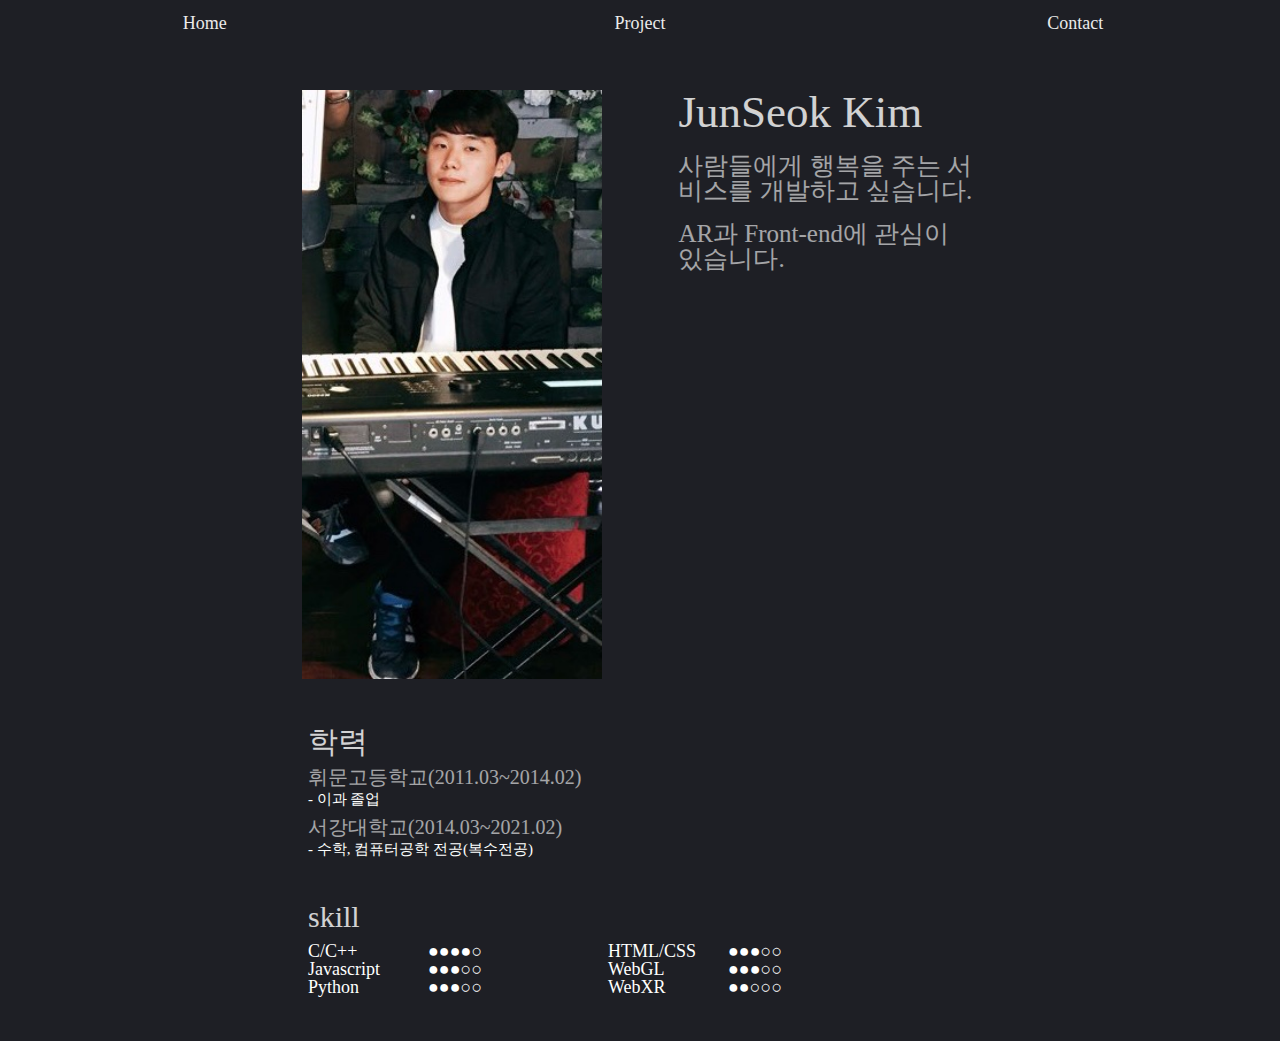
==== index.html @ 54a1364c "home_end" ====
<!DOCTYPE html>
<html lang="en">

<head>
    <link rel="stylesheet" href="./css/style.css" />
    <meta charset="UTF-8" />
    <meta name="viewport" content="width=device-width, initial-scale=1.0" />
    <title>jun seok's portfolio</title>
</head>

<body>
    <ul>
        <a href="./index.html">
            <li>Home</li>
        </a>
        <a href="./html/project.html">
            <li>Project</li>
        </a>
        <a href="./html/contact.html">
            <li>Contact</li>
        </a>
    </ul>
    <header>
        <div class="header_left">
            <img src="./pic/me.jpeg">
        </div>
        <div class="header_right">
            <div class="name">JunSeok Kim</div>
            <div class="my_inf">사람들에게 행복을 주는 서비스를 개발하고 싶습니다.</div>
            <div class="my_inf">AR과 Front-end에 관심이 있습니다.</div>
        </div>
    </header>
    <main class="home_main">
        <div class="education">
            <div class="education_name">학력</div>
            <div class="school">
                휘문고등학교(2011.03~2014.02)
            </div>
            <div class="school_inf">
                - 이과 졸업
            </div>
            <div class="school">
                서강대학교(2014.03~2021.02)
            </div>
            <div class="school_inf">
                - 수학, 컴퓨터공학 전공(복수전공)
            </div>
        </div>
        <div class="stack">
            <div class="stack_name">skill</div>
            <table>
                <tr>
                    <td class = "stack_nname">C/C++</td>
                    <td class = "stack_stat">●●●●○</td>
                    <td class = "stack_nname">HTML/CSS</td>
                    <td class = "stack_stat">●●●○○</td>
                </tr>
                <tr>
                    <td class = "stack_nname">Javascript</td>
                    <td class = "stack_stat">●●●○○</td>
                    <td class = "stack_nname">WebGL</td>
                    <td class = "stack_stat">●●●○○</td>
                </tr>
                <tr>
                    <td class = "stack_nname">Python</td>
                    <td class = "stack_stat">●●●○○</td>
                    <td class = "stack_nname">WebXR</td>
                    <td class = "stack_stat">●●○○○</td>
                </tr>
            </table>
        </div>

    </main>
</body>

</html>
---- css/style.css ----
@import url("./reset.css");
@import url("https://fonts.googleapis.com/css?family=Raleway:400,400i,700");
@import url("./main_button.css");
@import url("./container.css");
@import url("./header.css");
@import url("./home_main.css");
@import url("./contact.css");
body{
	background: #1E1F25;
}
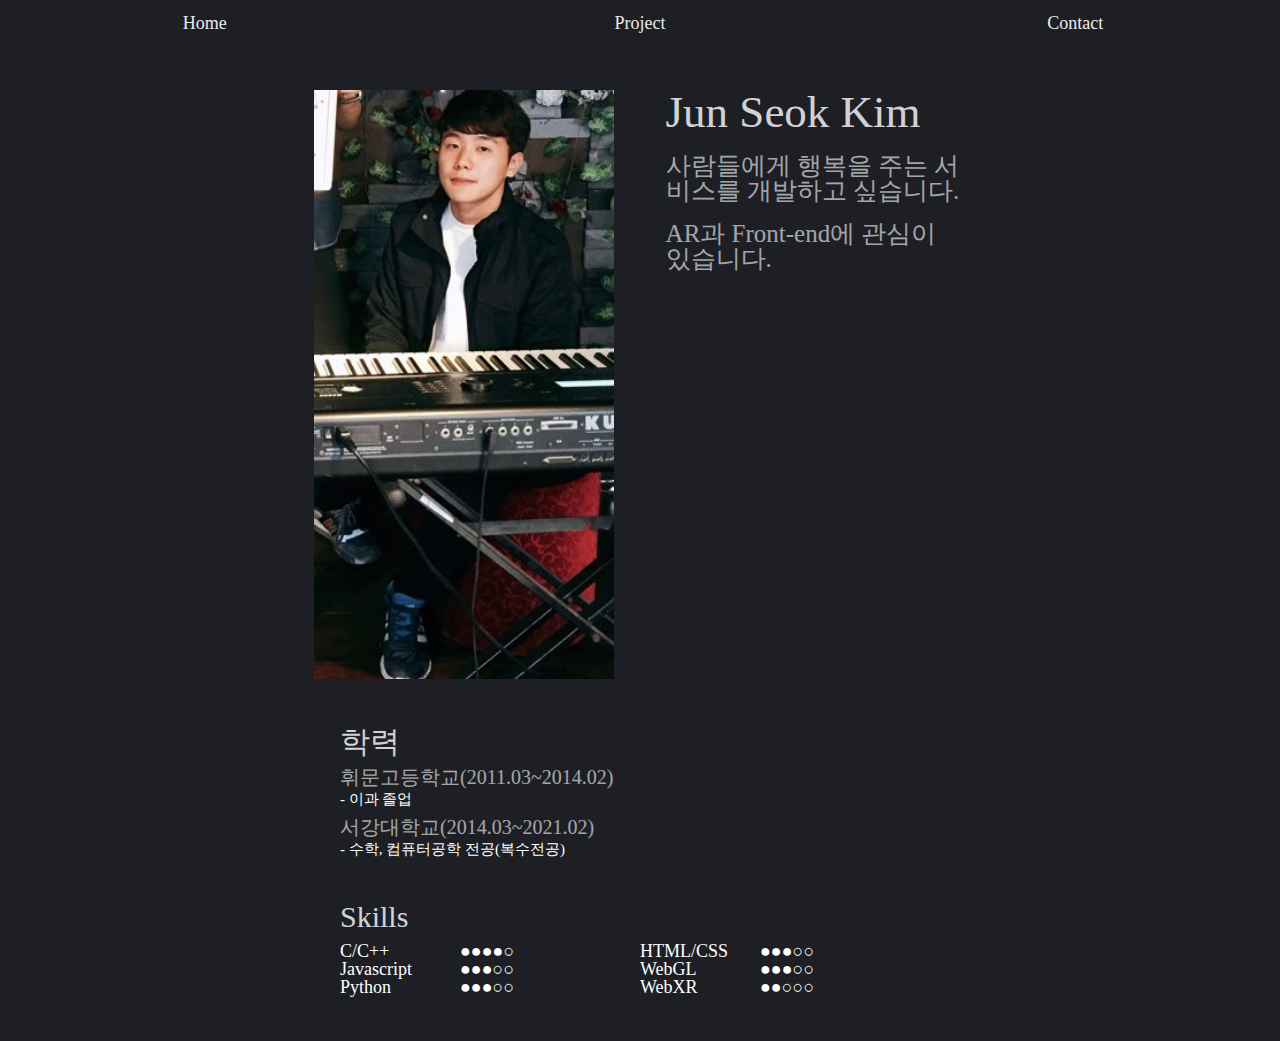
==== commit e5ac897c: "change_for_mobile" ====
--- a/index.html
+++ b/index.html
@@ -25,7 +25,7 @@
             <img src="./pic/me.jpeg">
         </div>
         <div class="header_right">
-            <div class="name">JunSeok Kim</div>
+            <div class="name">Jun Seok Kim</div>
             <div class="my_inf">사람들에게 행복을 주는 서비스를 개발하고 싶습니다.</div>
             <div class="my_inf">AR과 Front-end에 관심이 있습니다.</div>
         </div>
@@ -47,7 +47,7 @@
             </div>
         </div>
         <div class="stack">
-            <div class="stack_name">skill</div>
+            <div class="stack_name">Skills</div>
             <table>
                 <tr>
                     <td class = "stack_nname">C/C++</td>
--- a/css/style.css
+++ b/css/style.css
@@ -7,4 +7,5 @@
 @import url("./contact.css");
 body{
 	background: #1E1F25;
+	width: 100vw;
 }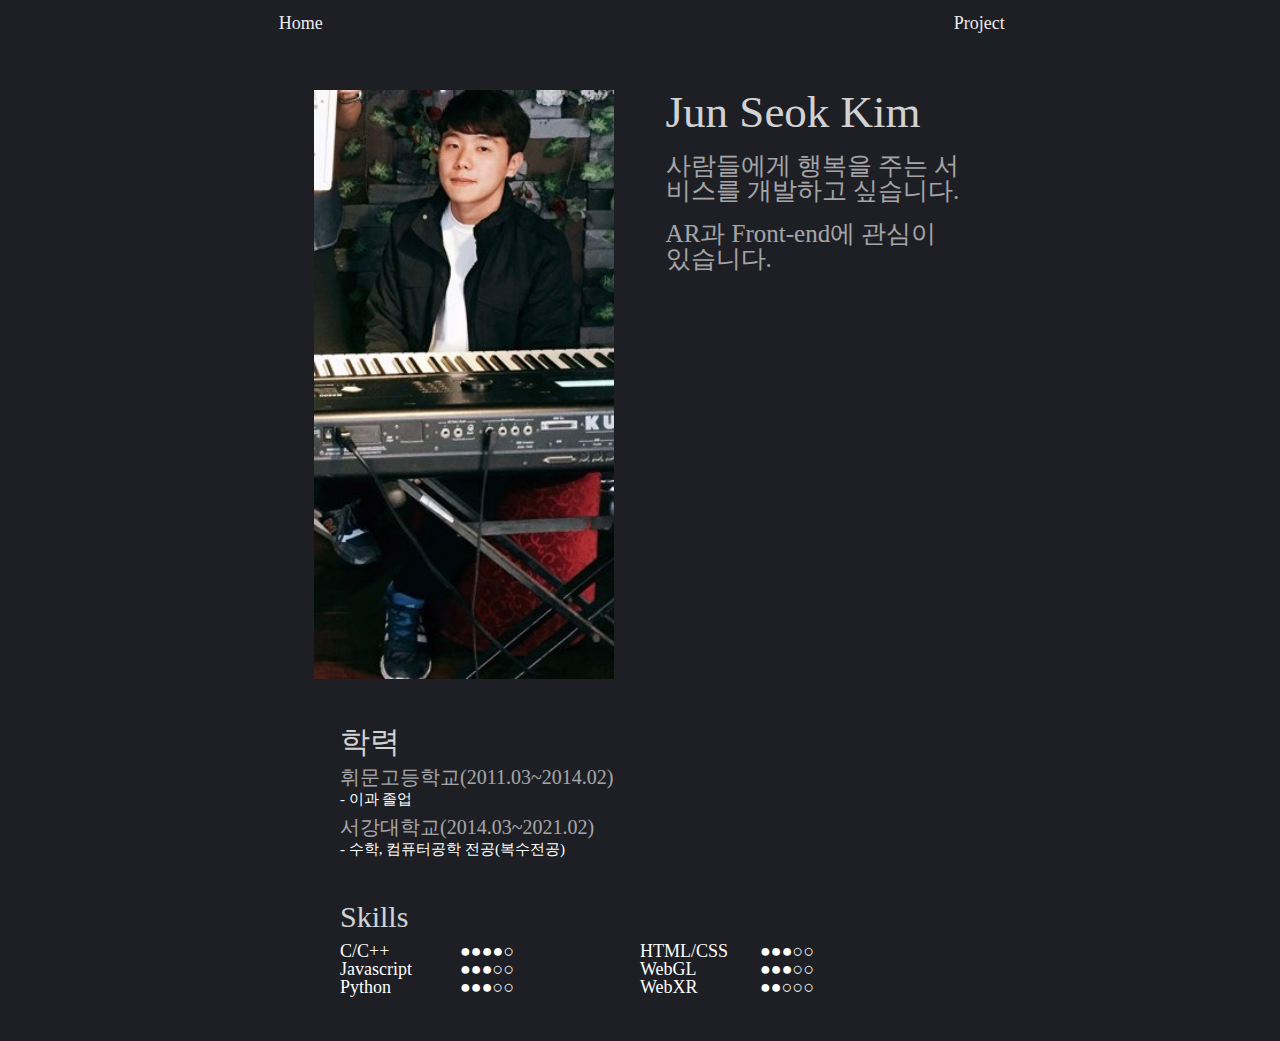
==== commit cc974acf: "delete_contact" ====
--- a/index.html
+++ b/index.html
@@ -15,9 +15,6 @@
         </a>
         <a href="./html/project.html">
             <li>Project</li>
-        </a>
-        <a href="./html/contact.html">
-            <li>Contact</li>
         </a>
     </ul>
     <header>
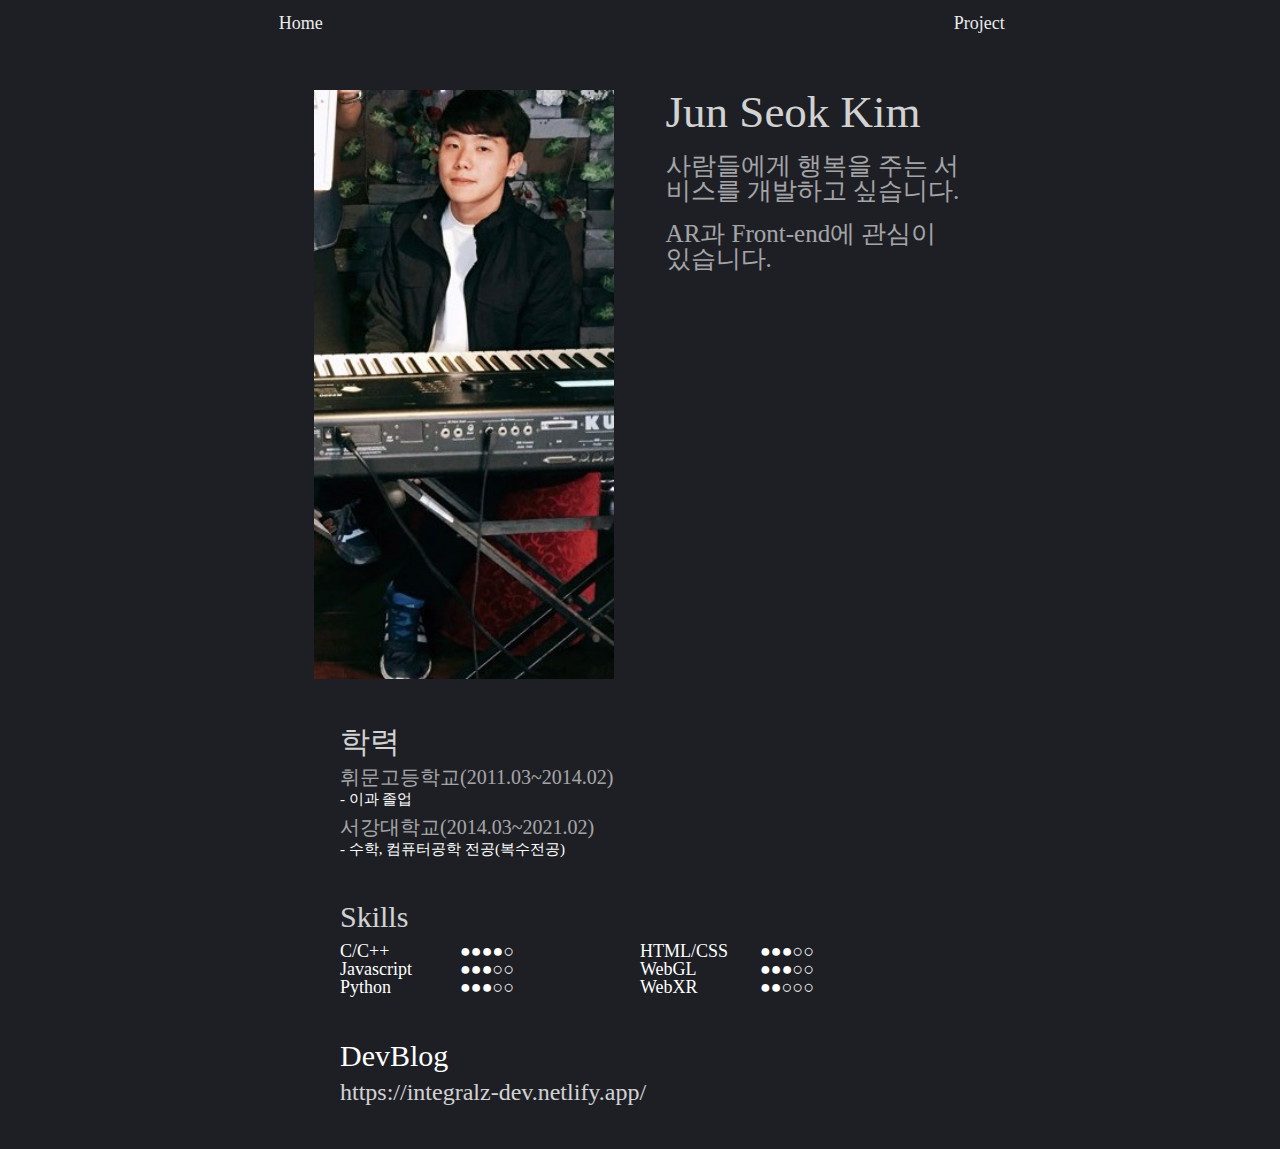
==== commit 40c0a103: "devblog url" ====
--- a/index.html
+++ b/index.html
@@ -66,6 +66,12 @@
                 </tr>
             </table>
         </div>
+        <div class = "DevBlog">
+            <div class = "DevBlog_name">DevBlog</div>
+            <div class = "DevBlog_URL">
+                <a href="https://integralz-dev.netlify.app/" target="_blank">https://integralz-dev.netlify.app/</a>
+            </div>
+        </div>
 
     </main>
 </body>
--- a/css/style.css
+++ b/css/style.css
@@ -5,6 +5,7 @@
 @import url("./header.css");
 @import url("./home_main.css");
 @import url("./contact.css");
+@import url("./rakugaki.css");
 body{
 	background: #1E1F25;
 	width: 100vw;
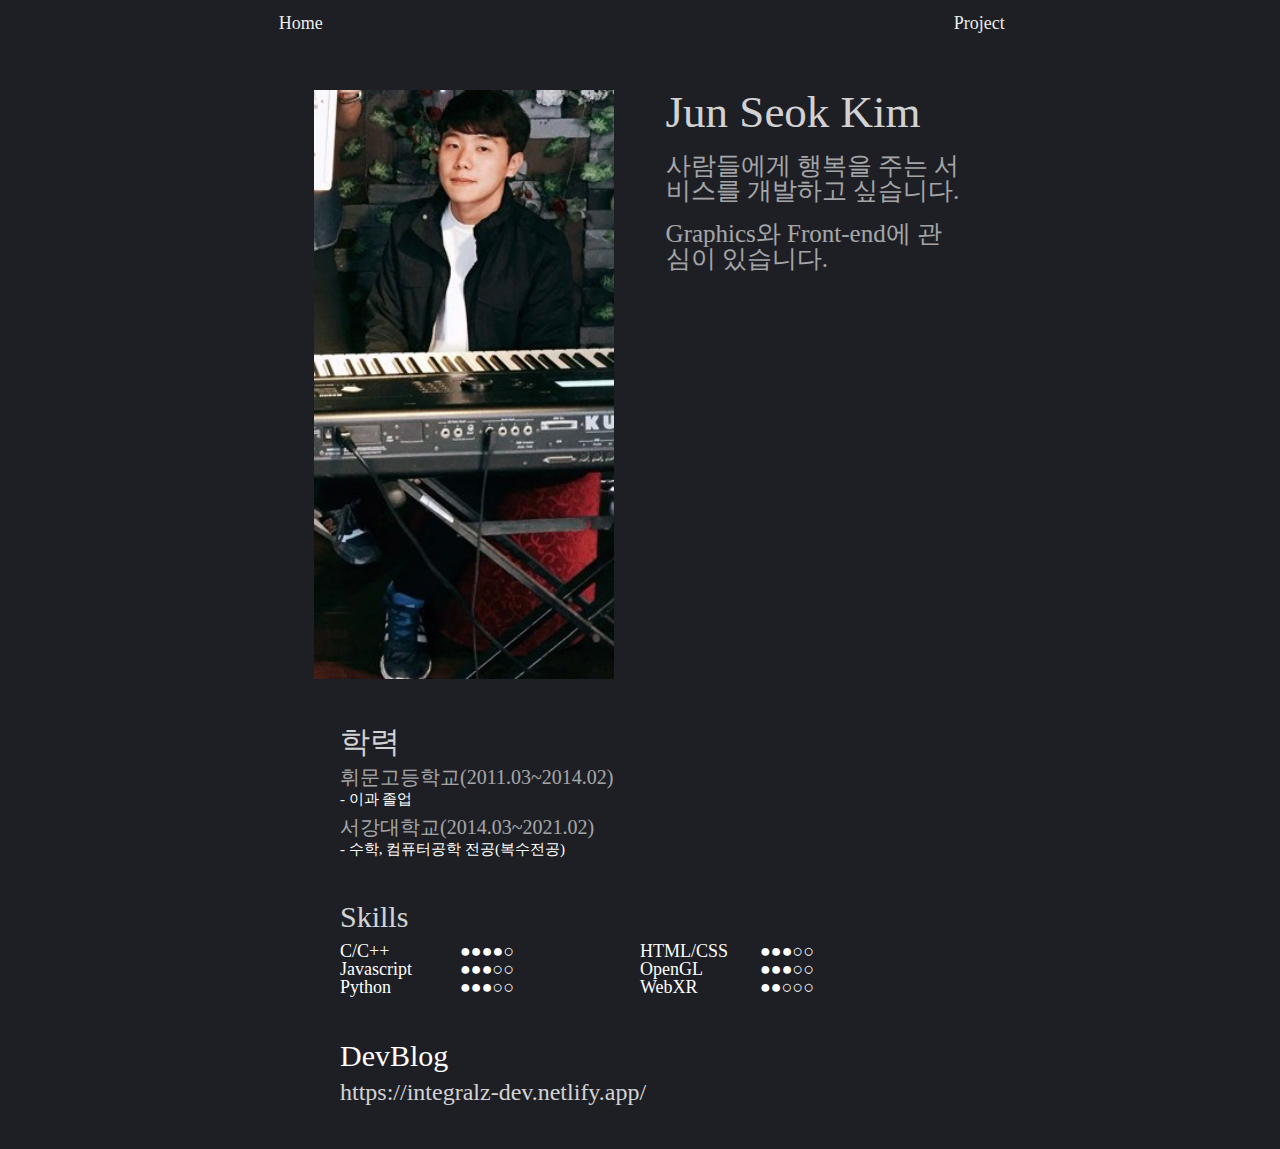
==== commit a2be92cf: "main page change" ====
--- a/index.html
+++ b/index.html
@@ -24,7 +24,7 @@
         <div class="header_right">
             <div class="name">Jun Seok Kim</div>
             <div class="my_inf">사람들에게 행복을 주는 서비스를 개발하고 싶습니다.</div>
-            <div class="my_inf">AR과 Front-end에 관심이 있습니다.</div>
+            <div class="my_inf">Graphics와 Front-end에 관심이 있습니다.</div>
         </div>
     </header>
     <main class="home_main">
@@ -55,7 +55,7 @@
                 <tr>
                     <td class = "stack_nname">Javascript</td>
                     <td class = "stack_stat">●●●○○</td>
-                    <td class = "stack_nname">WebGL</td>
+                    <td class = "stack_nname">OpenGL</td>
                     <td class = "stack_stat">●●●○○</td>
                 </tr>
                 <tr>
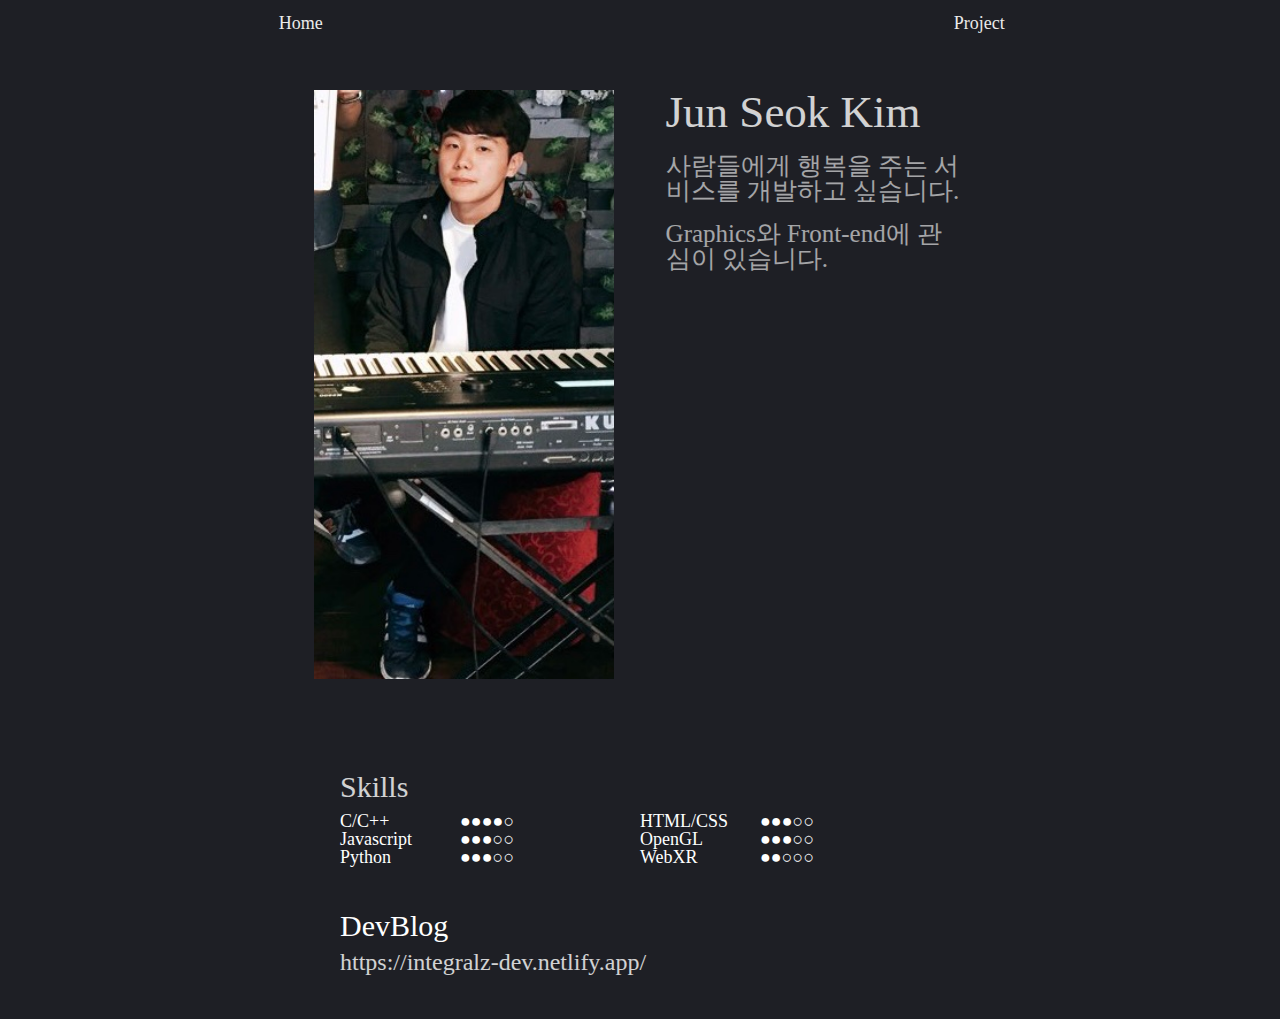
==== commit a3025662: "blind education part" ====
--- a/index.html
+++ b/index.html
@@ -28,6 +28,7 @@
         </div>
     </header>
     <main class="home_main">
+    <!--
         <div class="education">
             <div class="education_name">학력</div>
             <div class="school">
@@ -43,6 +44,7 @@
                 - 수학, 컴퓨터공학 전공(복수전공)
             </div>
         </div>
+    --> 
         <div class="stack">
             <div class="stack_name">Skills</div>
             <table>
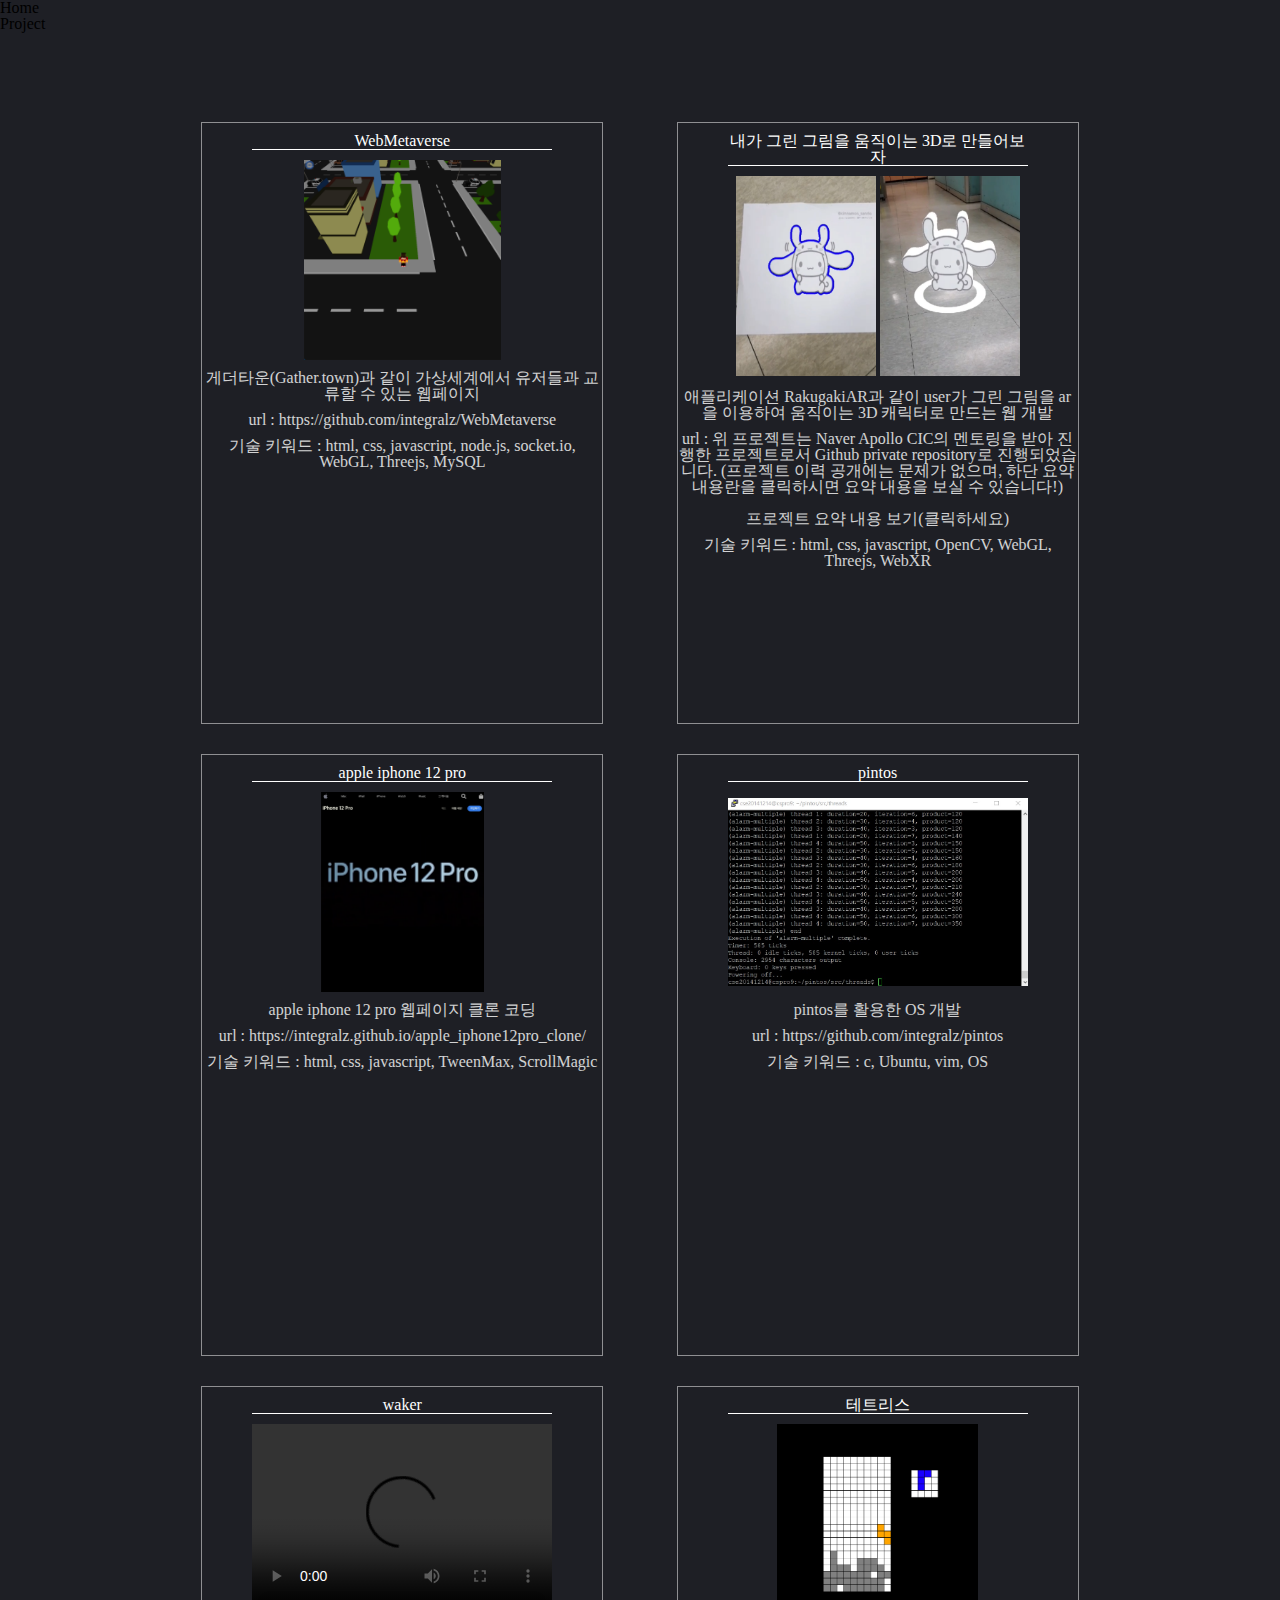
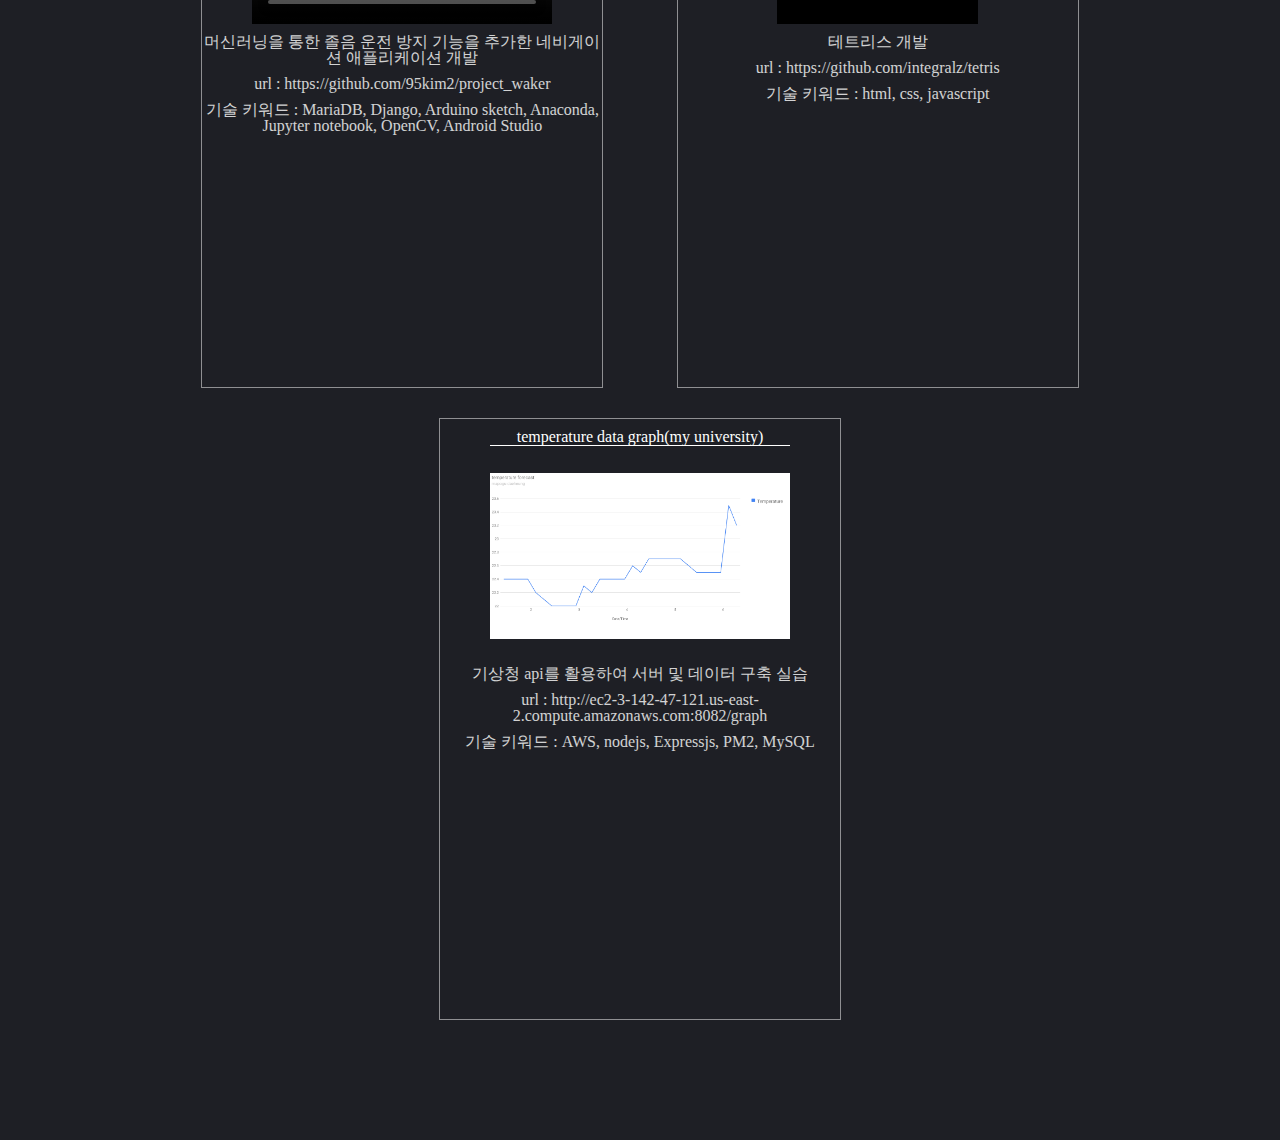
==== commit 27e33ada: "make project.html to index.html" ====
--- a/index.html
+++ b/index.html
@@ -10,72 +10,155 @@
 
 <body>
     <ul>
-        <a href="./index.html">
+        <a href="../index.html">
             <li>Home</li>
         </a>
-        <a href="./html/project.html">
+        <a href="./project.html">
             <li>Project</li>
         </a>
     </ul>
-    <header>
-        <div class="header_left">
-            <img src="./pic/me.jpeg">
-        </div>
-        <div class="header_right">
-            <div class="name">Jun Seok Kim</div>
-            <div class="my_inf">사람들에게 행복을 주는 서비스를 개발하고 싶습니다.</div>
-            <div class="my_inf">Graphics와 Front-end에 관심이 있습니다.</div>
-        </div>
-    </header>
-    <main class="home_main">
-    <!--
-        <div class="education">
-            <div class="education_name">학력</div>
-            <div class="school">
-                휘문고등학교(2011.03~2014.02)
+    <main class="container">
+        <div class="box">
+            <div class="project_picture">
+                <div class="project_title">
+                    WebMetaverse
+                </div>
+                <img src="./pic/webmetaverse.png">
             </div>
-            <div class="school_inf">
-                - 이과 졸업
+            <div class="project_inf">
+                게더타운(Gather.town)과 같이 가상세계에서 유저들과 교류할 수 있는 웹페이지
             </div>
-            <div class="school">
-                서강대학교(2014.03~2021.02)
+            <div class="project_url">
+                url :
+                <a href="https://github.com/integralz/WebMetaverse" target="_blank">https://github.com/integralz/WebMetaverse</a>
             </div>
-            <div class="school_inf">
-                - 수학, 컴퓨터공학 전공(복수전공)
+            <div class="project_stack">
+                기술 키워드 : html, css, javascript, node.js, socket.io, WebGL, Threejs, MySQL
             </div>
         </div>
-    --> 
-        <div class="stack">
-            <div class="stack_name">Skills</div>
-            <table>
-                <tr>
-                    <td class = "stack_nname">C/C++</td>
-                    <td class = "stack_stat">●●●●○</td>
-                    <td class = "stack_nname">HTML/CSS</td>
-                    <td class = "stack_stat">●●●○○</td>
-                </tr>
-                <tr>
-                    <td class = "stack_nname">Javascript</td>
-                    <td class = "stack_stat">●●●○○</td>
-                    <td class = "stack_nname">OpenGL</td>
-                    <td class = "stack_stat">●●●○○</td>
-                </tr>
-                <tr>
-                    <td class = "stack_nname">Python</td>
-                    <td class = "stack_stat">●●●○○</td>
-                    <td class = "stack_nname">WebXR</td>
-                    <td class = "stack_stat">●●○○○</td>
-                </tr>
-            </table>
+        <div class="box">
+            <div class="project_picture">
+                <div class="project_title">
+                    내가 그린 그림을 움직이는 3D로 만들어보자
+                </div>
+                <div>
+                    <img class="pic_divide" src="./pic/webxr_ar1.png">
+                    <img class="pic_divide" src="./pic/webxr_ar2.png">
+                </div>
+            </div>
+                <div class="project_inf">
+                    애플리케이션 RakugakiAR과 같이 user가 그린 그림을 ar을 이용하여 움직이는 3D 캐릭터로 만드는 웹 개발
+                </div>
+                <div class="project_url">
+                    url : 위 프로젝트는 Naver Apollo CIC의 멘토링을 받아 진행한 프로젝트로서 Github private repository로 진행되었습니다.
+                    (프로젝트 이력 공개에는 문제가 없으며, 하단 요약 내용란을 클릭하시면 요약 내용을 보실 수 있습니다!)<br>
+                    <br>
+                    <a class = "rakugaki_url" href="./rakugakiar.html" target="_blank">프로젝트 요약 내용 보기(클릭하세요)</a>
+                </div>
+                <div class="project_stack">
+                    기술 키워드 : html, css, javascript, OpenCV, WebGL, Threejs, WebXR
+                </div>
+        
         </div>
-        <div class = "DevBlog">
-            <div class = "DevBlog_name">DevBlog</div>
-            <div class = "DevBlog_URL">
-                <a href="https://integralz-dev.netlify.app/" target="_blank">https://integralz-dev.netlify.app/</a>
+
+        </div>
+        <div class="box">
+            <div class="project_picture">
+                <div class="project_title">
+                    apple iphone 12 pro
+                </div>
+                <img src="./pic/iphone.png">
+            </div>
+            <div class="project_inf">
+                apple iphone 12 pro 웹페이지 클론 코딩
+            </div>
+            <div class="project_url">
+                url :
+                <a
+                    href="https://integralz.github.io/apple_iphone12pro_clone/" target="_blank">https://integralz.github.io/apple_iphone12pro_clone/</a>
+            </div>
+            <div class="project_stack">
+                기술 키워드 : html, css, javascript, TweenMax, ScrollMagic
             </div>
         </div>
+        <div class="box">
+            <div class="project_picture">
+                <div class="project_title">
+                    pintos
+                </div>
+                <img src="./pic/pintos.jpg">
+            </div>
+            <div class="project_inf">
+                pintos를 활용한 OS 개발
+            </div>
+            <div class="project_url">
+                url :
+                <a
+                    href="https://github.com/integralz/pintos" target="_blank">https://github.com/integralz/pintos</a>
+            </div>
+            <div class="project_stack">
+                기술 키워드 : c, Ubuntu, vim, OS
+            </div>
+        </div>
+        <div class="box">
+            <div class="project_picture">
+                <div class="project_title">
+                    waker
+                </div>
+                <video controls src="./pic/waker.mp4"></video>
+                <div class="project_inf">
+                    머신러닝을 통한 졸음 운전 방지 기능을 추가한 네비게이션 애플리케이션 개발
+                </div>
+                <div class="project_url">
+                    url :
+                    <a href="https://github.com/95kim2/project_waker" target="_blank">https://github.com/95kim2/project_waker</a>
+                </div>
+                <div class="project_stack">
+                    기술 키워드 : MariaDB, Django, Arduino sketch, Anaconda, Jupyter notebook, OpenCV, Android Studio
+                </div>
+            </div>
+        </div>
+        <div class="box">
+            <div class="project_picture">
+                <div class="project_title">
+                    테트리스
+                </div>
+                <img src="./pic/tetris.png">
+            </div>
+            <div class="project_inf">
+                테트리스 개발
+            </div>
+            <div class="project_url">
+                url :
+                <a href="https://github.com/integralz/tetris" target="_blank">https://github.com/integralz/tetris</a>
+            </div>
+            <div class="project_stack">
+                기술 키워드 : html, css, javascript
+            </div>
+        </div>
+        <div class="box">
+            <div class="project_picture">
+                <div class="project_title">
+                    temperature data graph(my university)
+                </div>
+                <img src="./pic/sogang_temperature.png">
+            </div>
+            <div class="project_inf">
+                기상청 api를 활용하여 서버 및 데이터 구축 실습
+            </div>
+            <div class="project_url">
+                url :
+                <a
+                    href="http://ec2-3-142-47-121.us-east-2.compute.amazonaws.com:8082/graph" target="_blank">http://ec2-3-142-47-121.us-east-2.compute.amazonaws.com:8082/graph</a>
+            </div>
+            <div class="project_stack">
+                기술 키워드 : AWS, nodejs, Expressjs, PM2, MySQL 
+            </div>
+        </div>
+        </div>
+        
+    </main>
 
-    </main>
 </body>
 
 </html>--- a/css/style.css
+++ b/css/style.css
@@ -1,6 +1,6 @@
 @import url("./reset.css");
 @import url("https://fonts.googleapis.com/css?family=Raleway:400,400i,700");
-@import url("./main_button.css");
+/*@import url("./main_button.css");*/
 @import url("./container.css");
 @import url("./header.css");
 @import url("./home_main.css");
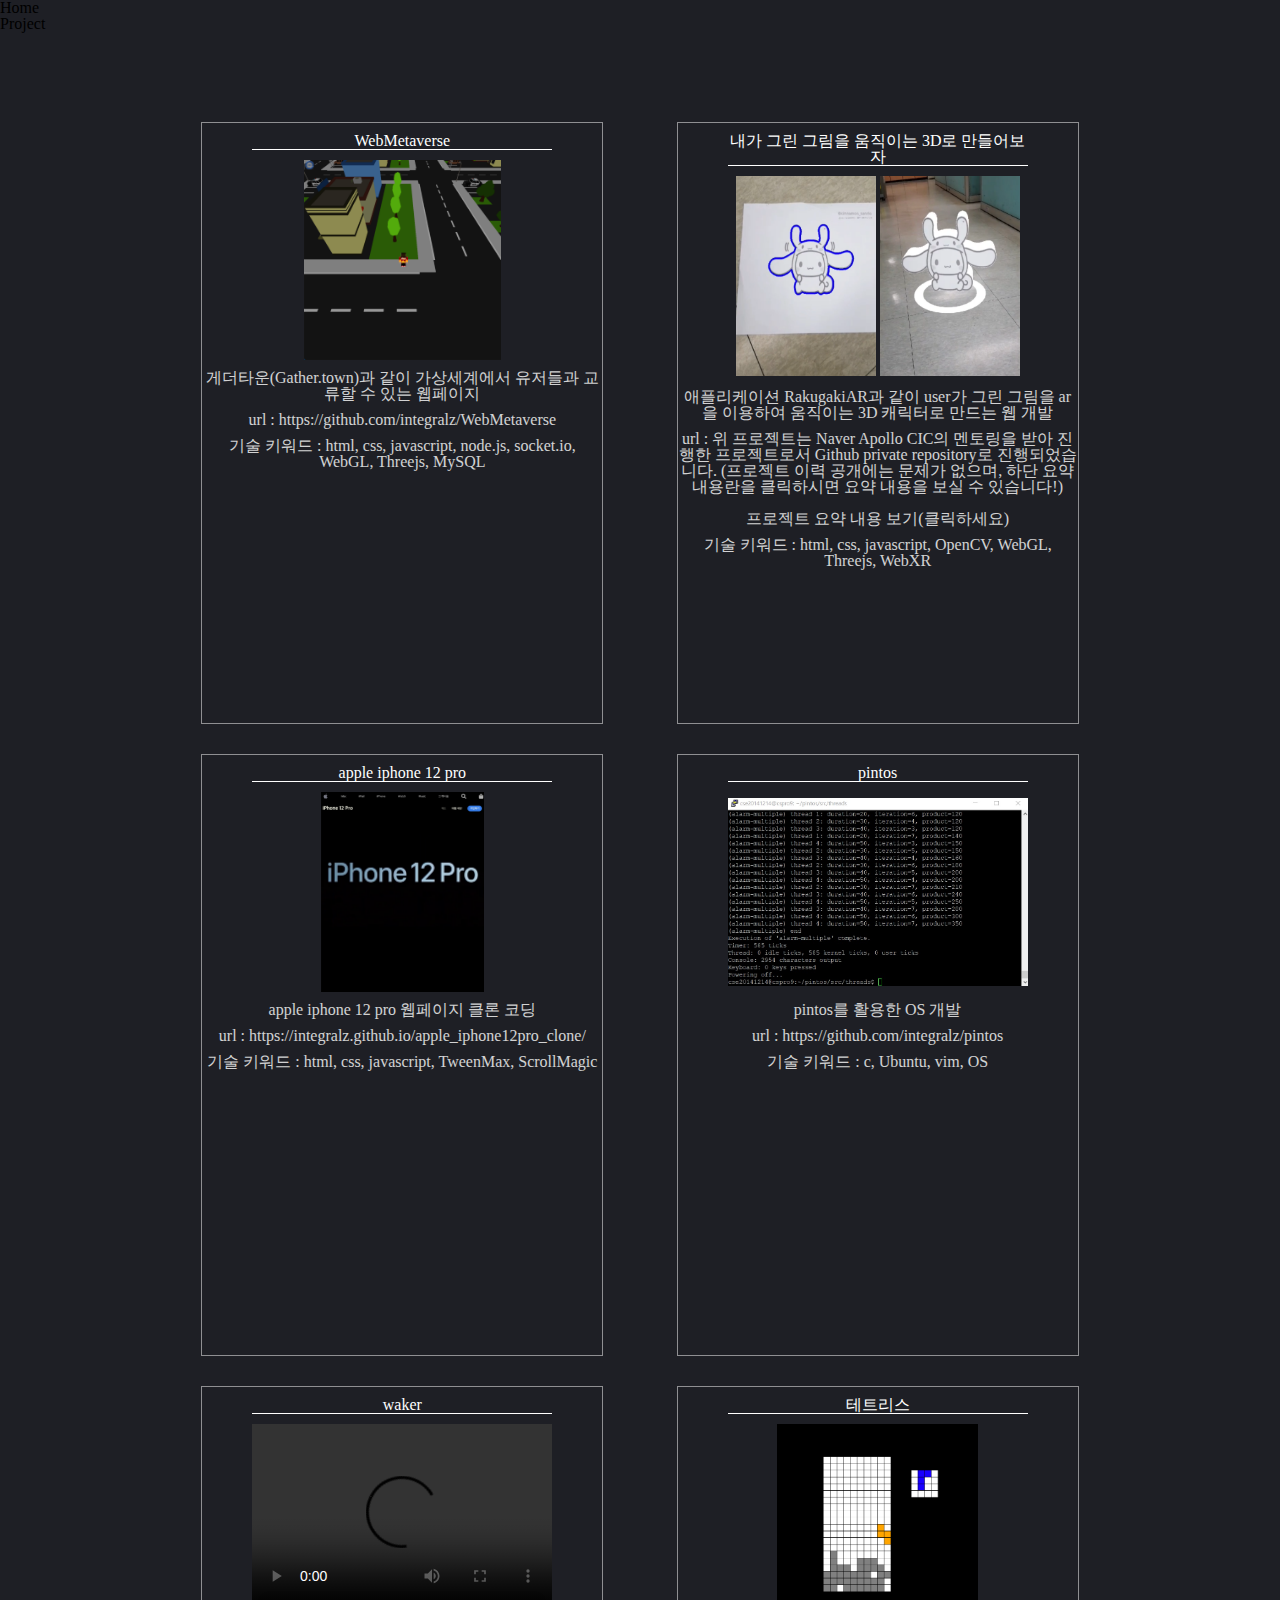
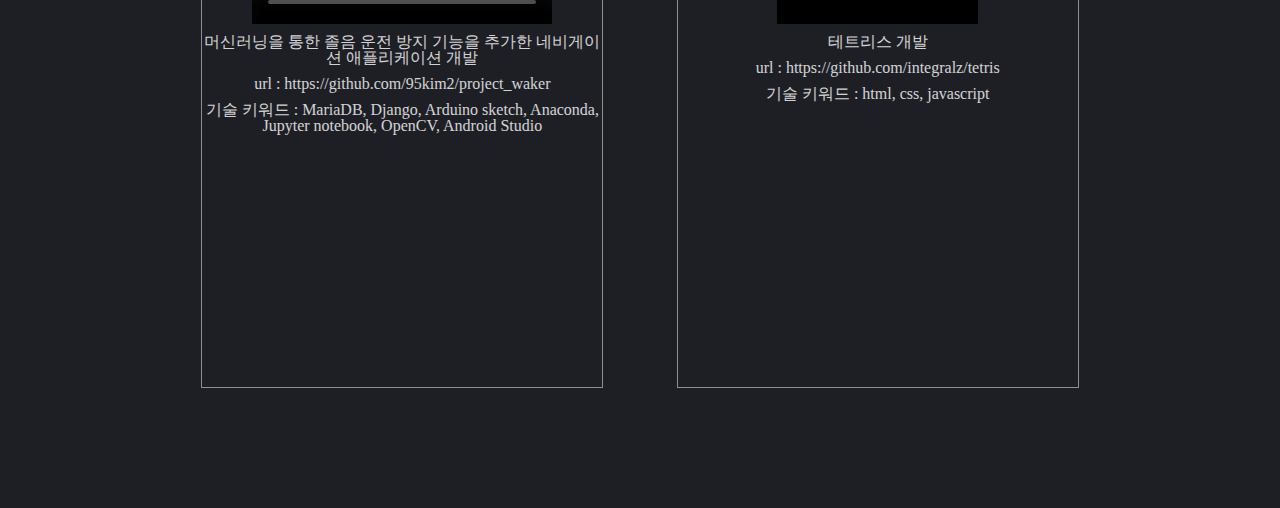
==== commit 8b4de0a0: "delete temperature project : AWS free tier expired" ====
--- a/index.html
+++ b/index.html
@@ -136,27 +136,7 @@
                 기술 키워드 : html, css, javascript
             </div>
         </div>
-        <div class="box">
-            <div class="project_picture">
-                <div class="project_title">
-                    temperature data graph(my university)
-                </div>
-                <img src="./pic/sogang_temperature.png">
-            </div>
-            <div class="project_inf">
-                기상청 api를 활용하여 서버 및 데이터 구축 실습
-            </div>
-            <div class="project_url">
-                url :
-                <a
-                    href="http://ec2-3-142-47-121.us-east-2.compute.amazonaws.com:8082/graph" target="_blank">http://ec2-3-142-47-121.us-east-2.compute.amazonaws.com:8082/graph</a>
-            </div>
-            <div class="project_stack">
-                기술 키워드 : AWS, nodejs, Expressjs, PM2, MySQL 
-            </div>
-        </div>
-        </div>
-        
+
     </main>
 
 </body>
